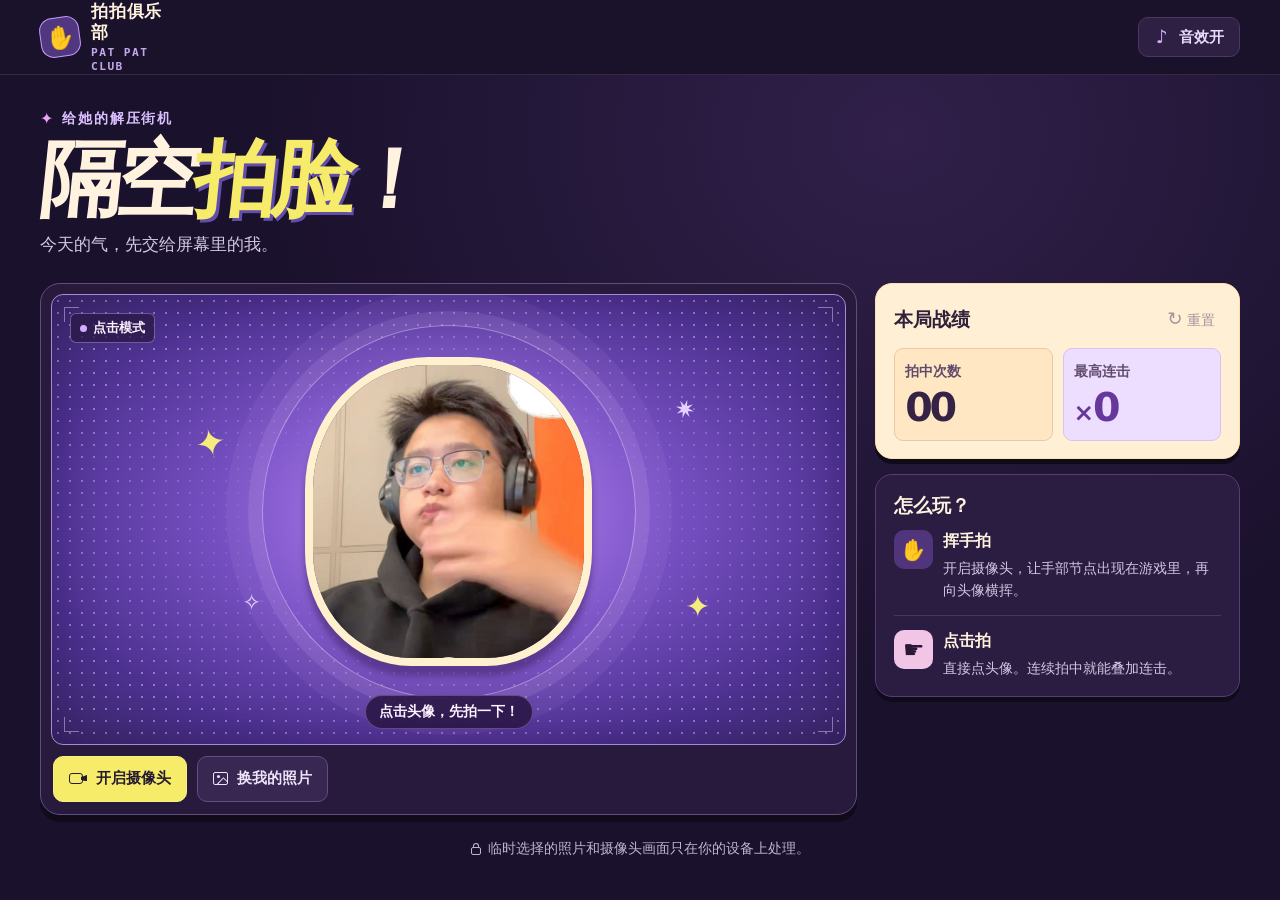
==== index.html @ 217a87e4 "Project hand landmarks into the game and detect portrait contact" ====
<!doctype html>
<html lang="zh-CN">
  <head>
    <meta charset="utf-8">
    <meta name="viewport" content="width=device-width, initial-scale=1">
    <meta name="theme-color" content="#1a112c">
    <meta name="description" content="给她的解压小游戏。开摄像头挥挥手，或者直接点击，拍到开心就好。">
    <title>隔空拍脸 · 拍拍俱乐部</title>
    <link rel="icon" href="data:,">
    <link rel="stylesheet" href="./assets/game.css">
    <script type="module" src="./assets/game.js"></script>
  </head>
  <body>
    <header class="topbar">
      <div class="wrap topbar-inner">
        <div class="brand">
          <span class="brand-mark" aria-hidden="true">✋</span>
          <div><strong>拍拍俱乐部</strong><small>PAT PAT CLUB</small></div>
        </div>
        <button class="button sound-button" type="button" id="sound" aria-label="游戏音效" aria-pressed="true">
          <span class="sound-note" aria-hidden="true">♪</span><span id="sound-label" aria-hidden="true">音效开</span>
        </button>
      </div>
    </header>

    <main class="wrap">
      <section class="intro" aria-labelledby="title">
        <div class="eyebrow"><span aria-hidden="true">✦</span> 给她的解压街机</div>
        <h1 id="title">隔空<span>拍脸</span>！</h1>
        <p>今天的气，先交给屏幕里的我。</p>
      </section>

      <div class="game-grid">
        <section class="cabinet" aria-label="游戏屏幕">
          <div class="stage" id="stage">
            <div class="star-field" aria-hidden="true"><b>✦</b><b>✷</b><b>✧</b><b>✦</b></div>
            <div class="stage-corners" aria-hidden="true"><i></i><i></i><i></i><i></i></div>
            <div class="stage-meta">
              <span class="mode-tag" id="mode">点击模式</span>
            </div>
            <div class="target-zone">
              <div class="target-orbit" aria-hidden="true"></div>
              <div class="target-pose" id="pose">
                <button class="target" id="target" type="button" aria-label="拍一下头像" aria-describedby="stage-hint">
                  <img src="./assets/avatar.jpg" id="face" alt="" width="1279" height="1279" draggable="false">
                </button>
              </div>
            </div>
            <video class="camera-source" id="camera-video" playsinline muted aria-hidden="true"></video>
            <canvas class="hand-overlay" id="hand-overlay" aria-hidden="true"></canvas>
            <div class="effects" id="effects" aria-hidden="true"></div>
            <div class="stage-hint" id="stage-hint">点击头像，先拍一下！</div>
          </div>
          <div class="controlbar">
            <button type="button" class="button camera-button" id="camera" aria-pressed="false">
              <span class="camera-icon" aria-hidden="true"></span><span id="camera-label">开启摄像头</span>
            </button>
            <div class="photo-controls">
              <button type="button" class="button photo-button" id="photo-button">
                <span class="photo-icon" aria-hidden="true"></span>换我的照片
              </button>
              <input type="file" id="photo-input" accept="image/*" hidden>
              <button type="button" class="undo-button" id="undo-photo" hidden>恢复默认头像</button>
            </div>
          </div>
          <p class="feedback" id="feedback" role="status" hidden></p>
        </section>

        <aside class="sidebar" aria-label="战绩和玩法">
          <section class="score-card">
            <div class="card-heading">
              <h2>本局战绩</h2>
              <button class="reset-button" id="reset" type="button" disabled><span aria-hidden="true">↻</span> 重置</button>
            </div>
            <div class="score-grid">
              <div><span class="metric">拍中次数</span><strong class="score" id="hits">00</strong></div>
              <div><span class="metric">最高连击</span><strong class="score score-combo"><span aria-hidden="true">×</span><span id="best">0</span></strong></div>
            </div>
          </section>
          <section class="help-card">
            <h2>怎么玩？</h2>
            <div class="rule">
              <span class="rule-icon rule-camera" aria-hidden="true">✋</span>
              <div><h3>挥手拍</h3><p>开启摄像头，让手部节点出现在游戏里，再向头像横挥。</p></div>
            </div>
            <div class="rule">
              <span class="rule-icon rule-touch" aria-hidden="true">☛</span>
              <div><h3>点击拍</h3><p>直接点头像。连续拍中就能叠加连击。</p></div>
            </div>
          </section>
        </aside>
      </div>
      <footer class="footer">
        <span class="lock-icon" aria-hidden="true"></span>临时选择的照片和摄像头画面只在你的设备上处理。
      </footer>
    </main>
  </body>
</html>
---- assets/game.css ----
:root {
  color-scheme: dark;
  --ink: #1b112c;
  --paper: #fff3df;
  --yellow: #f6ec6a;
  --muted: #c0b3d2;
  --line: #49385d;
  font-family: "Microsoft YaHei UI", "PingFang SC", "Noto Sans SC", system-ui, sans-serif;
  color: var(--paper);
  background: #1a112c;
}

*, *::before, *::after { box-sizing: border-box; }
body { margin: 0; min-width: 290px; min-height: 100vh; background: radial-gradient(ellipse at 70% 15%, #30204a 0, transparent 51%), #1a112c; }
button { color: inherit; font: inherit; cursor: pointer; }
button:disabled { cursor: default; }
button:focus-visible { outline: 3px solid #f5ee7d; outline-offset: 4px; }
[hidden] { display: none !important; }
.wrap { width: min(1200px, calc(100% - 80px)); margin-inline: auto; }
.topbar { background: #1a122a; border-bottom: 1px solid #ffffff1a; }
.topbar-inner { min-height: 74px; display: flex; align-items: center; justify-content: space-between; gap: 16px; }
.brand { display: flex; align-items: center; gap: 11px; }
.brand-mark { display: grid; place-items: center; flex: 0 0 40px; height: 40px; border: 1px solid #c89aff; border-radius: 13px; background: #513680; font-size: 22px; transform: rotate(-8deg); }
.brand strong, .brand small { display: block; }
.brand strong { font-size: 1.06rem; line-height: 1.25; letter-spacing: .045em; }
.brand small { margin-top: 3px; color: #c2a9eb; font: 800 .7rem/1.2 ui-monospace, Consolas, monospace; letter-spacing: .13em; }
.button { min-height: 46px; display: inline-flex; align-items: center; justify-content: center; gap: 9px; border: 1px solid transparent; border-radius: 10px; padding: 0 15px; font-size: .91rem; font-weight: 800; white-space: nowrap; transition: filter 140ms, background 140ms, transform 140ms; }
.button:hover { filter: brightness(1.13); }
.button:active { transform: translateY(2px); }
.sound-button { min-height: 40px; color: #e8dbff; background: #2d2042; border-color: #4a3864; }
.sound-note { width: 16px; display: inline-block; color: #d2aaff; font-size: 1.16rem; line-height: 1; }
.sound-button[aria-pressed="false"] .sound-note { text-decoration: line-through; }
.intro { padding: 34px 0 25px; }
.eyebrow { display: inline-flex; align-items: center; gap: 7px; color: #dbc0ff; font-size: .88rem; font-weight: 800; letter-spacing: .13em; }
.eyebrow span { color: #eba2fe; font-size: 1rem; }
h1, h2, h3, p { margin: 0; }
h1 { width: fit-content; margin: 8px 0 10px; font-size: clamp(3rem, 6.5vw, 5.2rem); line-height: 1.05; font-weight: 1000; letter-spacing: -.07em; transform: skewX(-6deg); }
h1 span { color: var(--yellow); text-shadow: 3px 3px 0 #624eaa; }
.intro p { color: #d5c9e2; font-size: 1.04rem; line-height: 1.5; }
.game-grid { display: grid; grid-template-columns: minmax(0, 2.24fr) minmax(255px, 1fr); gap: 18px; align-items: start; }
.cabinet { min-width: 0; padding: 10px; border: 1px solid #634d7d; border-radius: 20px; background: #271a3d; box-shadow: 0 7px 0 #100b1a; }
.stage { --stage-height: clamp(363px, 35.2vw, 485px); position: relative; isolation: isolate; height: var(--stage-height); overflow: hidden; border: 1px solid #a98ad1; border-radius: 12px; background: radial-gradient(ellipse at 50% 49%, #a775f1 0%, #7851c4 39%, #4d3190 75%, #392765 100%); touch-action: manipulation; }
.stage::before { content: ""; position: absolute; inset: 0; pointer-events: none; opacity: .47; background-image: radial-gradient(#e9caff 1px, transparent 1px); background-size: 12px 12px; mask-image: radial-gradient(ellipse at center, transparent 29%, black 73%); }
.stage::after { content: ""; position: absolute; z-index: 2; inset: 0; pointer-events: none; border-radius: inherit; box-shadow: inset 0 0 45px #1d083f58; }
.stage-meta { position: absolute; z-index: 5; top: 18px; left: 18px; }
.mode-tag { display: inline-flex; align-items: center; gap: 6px; min-height: 30px; padding: 4px 9px; border: 1px solid #c4a9f271; border-radius: 6px; color: #fff3ff; background: #291945bf; font-size: .82rem; font-weight: 800; }
.mode-tag::before { content: ""; width: 7px; height: 7px; border-radius: 50%; background: #d9abff; }
.stage.is-tracking .mode-tag::before { background: #f4ed67; box-shadow: 0 0 7px #f4ed67a0; }
.stage-corners { position: absolute; inset: 12px; opacity: .59; pointer-events: none; }
.stage-corners i { position: absolute; width: 15px; height: 15px; border: solid #e6c9ff; border-width: 0; }
.stage-corners i:nth-child(1) { top: 0; left: 0; border-top-width: 1px; border-left-width: 1px; }
.stage-corners i:nth-child(2) { top: 0; right: 0; border-top-width: 1px; border-right-width: 1px; }
.stage-corners i:nth-child(3) { bottom: 0; left: 0; border-bottom-width: 1px; border-left-width: 1px; }
.stage-corners i:nth-child(4) { bottom: 0; right: 0; border-bottom-width: 1px; border-right-width: 1px; }
.star-field { position: absolute; inset: 0; pointer-events: none; }
.star-field b { position: absolute; color: #e4d1ff; font-weight: 400; line-height: 1; }
.star-field b:nth-child(1) { top: 29%; left: 18%; color: #f6ec7d; font-size: 2.35rem; transform: rotate(-12deg); }
.star-field b:nth-child(2) { top: 23%; right: 19%; font-size: 1.55rem; transform: rotate(15deg); }
.star-field b:nth-child(3) { bottom: 29%; left: 24%; font-size: 1.4rem; }
.star-field b:nth-child(4) { bottom: 27%; right: 17%; color: #f6ec7d; font-size: 1.9rem; }
.target-zone { position: absolute; inset: 0; display: grid; place-items: center; padding-bottom: 16px; pointer-events: none; }
.target-orbit, .target-pose { grid-area: 1 / 1; }
.target-orbit { width: min(55%, calc(var(--stage-height) * .83)); aspect-ratio: 1; border: 1px solid #ebd4ff77; border-radius: 50%; box-shadow: 0 0 0 14px #eed8ff1a, 0 0 0 36px #eed8ff0d; background: radial-gradient(circle, #f3d4ff44 0, #d3a2ff18 67%); }
.target-pose { position: relative; z-index: 1; width: min(63%, calc(var(--stage-height) * .73)); transform-origin: center 65%; pointer-events: auto; will-change: transform; }
.target { display: block; width: 100%; aspect-ratio: 1; padding: 0; border: 0; border-radius: 35%; background: transparent; touch-action: manipulation; transition: transform 160ms; -webkit-tap-highlight-color: transparent; }
.target:hover { transform: scale(1.025); }
.target:active { transform: scale(.98); }
.target img { display: block; width: 87%; height: 94%; margin: auto; object-fit: cover; pointer-events: none; user-select: none; border: clamp(4px, .65vw, 8px) solid #fff0ce; border-radius: 43% 43% 37% 37%; background: #553f7d; box-shadow: 0 10px 6px #35195672; }
.stage-hint { position: absolute; z-index: 5; bottom: 15px; left: 50%; translate: -50%; max-width: calc(100% - 24px); padding: 7px 13px; border: 1px solid #d2acff52; border-radius: 99px; color: #fff1ff; background: #2b1848e8; font-size: .875rem; font-weight: 750; text-align: center; pointer-events: none; }
.camera-source { position: absolute; top: 0; left: 0; width: 1px; height: 1px; opacity: 0; pointer-events: none; }
.hand-overlay { position: absolute; z-index: 3; inset: 0; width: 100%; height: 100%; pointer-events: none; }
.effects { position: absolute; z-index: 4; inset: 0; overflow: hidden; pointer-events: none; }
.impact { position: absolute; display: grid; place-items: center; width: clamp(106px, 21%, 160px); aspect-ratio: 1.22; transform-origin: center; font-weight: 1000; }
.impact::before { content: ""; position: absolute; inset: 0; clip-path: polygon(50% 11%, 63% 1%, 67% 20%, 86% 8%, 85% 29%, 100% 32%, 90% 48%, 100% 64%, 83% 66%, 88% 91%, 69% 79%, 63% 99%, 49% 83%, 34% 98%, 30% 80%, 10% 91%, 19% 72%, 0 68%, 11% 49%, 0 34%, 20% 32%, 15% 12%, 34% 23%, 38% 0); background: #faed72; }
.impact-text { position: relative; transform: rotate(-8deg); color: #26173b; font-size: clamp(1.4rem, 4.8vw, 2.8rem); line-height: 1; text-shadow: 2px 2px #fff7b5; }
.impact-combo { position: absolute; right: -8px; bottom: 4px; padding: 4px 7px; border: 2px solid #2d1841; border-radius: 6px; background: #f4a5d6; color: #281338; transform: rotate(10deg); font-size: 1rem; line-height: 1; }
.particle { position: absolute; color: #faef83; font-size: 1.4rem; line-height: 1; text-shadow: 1px 2px #563886; }
.controlbar { display: flex; align-items: flex-start; gap: 10px; padding: 11px 2px 2px; }
.camera-button { flex: 0 0 auto; color: #251b30; background: var(--yellow); border-color: #f8f082; }
.camera-button[aria-pressed="true"] { color: #f6ef8a; background: #3f3158; border-color: #c2ae69; }
.camera-icon { width: 14px; height: 11px; margin-right: 4px; position: relative; border: 1.7px solid currentColor; border-radius: 3px; }
.camera-icon::after { content: ""; position: absolute; top: 1px; left: 11px; width: 6px; height: 6px; border: 1.5px solid currentColor; clip-path: polygon(0 27%, 100% 0, 100% 100%, 0 73%); background: currentColor; }
.photo-controls { display: flex; align-items: center; flex-wrap: wrap; gap: 4px 10px; min-width: 0; }
.photo-button { color: #ede3fa; background: #382751; border-color: #654c85; }
.photo-icon { position: relative; width: 15px; height: 13px; border: 1.5px solid currentColor; border-radius: 2px; overflow: hidden; }
.photo-icon::before { content: ""; position: absolute; width: 3px; height: 3px; top: 2px; left: 3px; border-radius: 50%; background: currentColor; }
.photo-icon::after { content: ""; position: absolute; width: 9px; height: 9px; left: 5px; top: 6px; transform: rotate(-45deg); border: 1.5px solid currentColor; }
.undo-button, .reset-button { min-height: 36px; border: 0; padding: 0 4px; background: transparent; font-size: .875rem; text-decoration: underline; text-underline-offset: 3px; }
.undo-button { color: #e2cbf9; }
.feedback { padding: 9px 4px 1px; color: #f0d4fa; font-size: .9rem; line-height: 1.45; }
.sidebar { display: grid; gap: 15px; }
.score-card, .help-card { border: 1px solid; border-radius: 17px; padding: 17px 18px; }
.score-card { color: #30203a; background: #fff0d5; border-color: #ffdfae; box-shadow: 0 5px 0 #100b1a; }
.card-heading { display: flex; align-items: center; justify-content: space-between; gap: 6px; }
h2 { font-size: 1.18rem; font-weight: 900; line-height: 1.4; }
.reset-button { padding-inline: 6px; color: #5d4769; text-decoration: none; }
.reset-button span { font-size: 1.15rem; vertical-align: -.02em; }
.reset-button:hover:not(:disabled) { text-decoration: underline; }
.reset-button:disabled { opacity: .54; }
.reset-button:focus-visible { outline-color: #674097; }
.score-grid { display: grid; grid-template-columns: 1fr 1fr; gap: 10px; margin-top: 11px; }
.score-grid > div { min-width: 0; padding: 12px 10px 10px; background: #ffe7c4; border: 1px solid #e9c9a5; border-radius: 9px; }
.score-grid > div:nth-child(2) { background: #eddeff; border-color: #d8c3ee; }
.metric { color: #614b6b; font-size: .86rem; font-weight: 800; }
.score { display: block; color: #352345; font: 900 clamp(1.65rem, 3.1vw, 2.8rem)/1.12 "Arial Black", system-ui, sans-serif; letter-spacing: -.08em; margin-top: 4px; overflow-wrap: anywhere; }
.score-combo { color: #67389b; }
.score-combo > span:first-child { margin-right: 2px; font-size: .62em; }
.help-card { background: #2a1d41; border-color: #563d75; box-shadow: 0 5px 0 #100b1a; }
.help-card h2 { margin-bottom: 12px; }
.rule { display: grid; grid-template-columns: 39px minmax(0, 1fr); gap: 10px; align-items: start; }
.rule + .rule { margin-top: 14px; padding-top: 14px; border-top: 1px solid #ffffff20; }
.rule-icon { display: grid; place-items: center; width: 39px; height: 39px; border-radius: 10px; font-size: 1.25rem; line-height: 1; }
.rule-camera { background: #51357c; }
.rule-touch { color: #2c173b; background: #f0c5e6; font-size: 1.5rem; }
.rule h3 { font-size: 1rem; line-height: 1.4; }
.rule p { margin-top: 4px; color: #d4c6e4; font-size: .9rem; line-height: 1.55; }
.footer { display: flex; align-items: center; justify-content: center; gap: 7px; margin: 25px 0 20px; color: var(--muted); font-size: .85rem; text-align: center; }
.lock-icon { position: relative; flex: 0 0 10px; height: 8px; margin-top: 4px; border-radius: 2px; border: 1px solid currentColor; }
.lock-icon::before { position: absolute; content: ""; width: 6px; height: 5px; left: 1px; top: -5px; border: 1px solid currentColor; border-bottom: 0; border-radius: 4px 4px 0 0; }

@media (max-width: 850px) {
  .wrap { width: calc(100% - 40px); }
  .game-grid { gap: 13px; grid-template-columns: minmax(0, 1.8fr) minmax(225px, 1fr); }
  .score-card, .help-card { padding-inline: 12px; }
}

@media (max-width: 665px) {
  .wrap { width: calc(100% - 28px); }
  .topbar-inner { min-height: 61px; }
  .brand-mark { flex-basis: 34px; height: 34px; font-size: 19px; }
  .intro { padding: 24px 0 19px; }
  h1 { margin-block: 6px 8px; }
  .game-grid { grid-template-columns: minmax(0, 1fr); gap: 15px; }
  .cabinet { padding: 7px; border-radius: 15px; }
  .stage { --stage-height: clamp(279px, 79vw, 440px); border-radius: 9px; }
  .target-pose { width: min(62%, calc(var(--stage-height) * .73)); }
  .target-orbit { width: min(57%, calc(var(--stage-height) * .76)); }
  .stage-meta { top: 11px; left: 11px; }
  .stage-corners { inset: 7px; }
  .star-field b:nth-child(1) { left: 12%; font-size: 1.7rem; }
  .star-field b:nth-child(2) { right: 12%; }
  .star-field b:nth-child(3) { left: 14%; }
  .star-field b:nth-child(4) { right: 12%; }
  .controlbar { padding-top: 8px; gap: 7px; }
  .controlbar .button { min-height: 44px; padding-inline: 10px; }
  .sidebar { gap: 12px; }
  .score-card, .help-card { padding: 12px 14px; }
  .score-grid { margin-top: 5px; }
  .score { font-size: 2.1rem; }
}

@media (prefers-reduced-motion: reduce) {
  *, *::before, *::after { transition: none !important; }
}
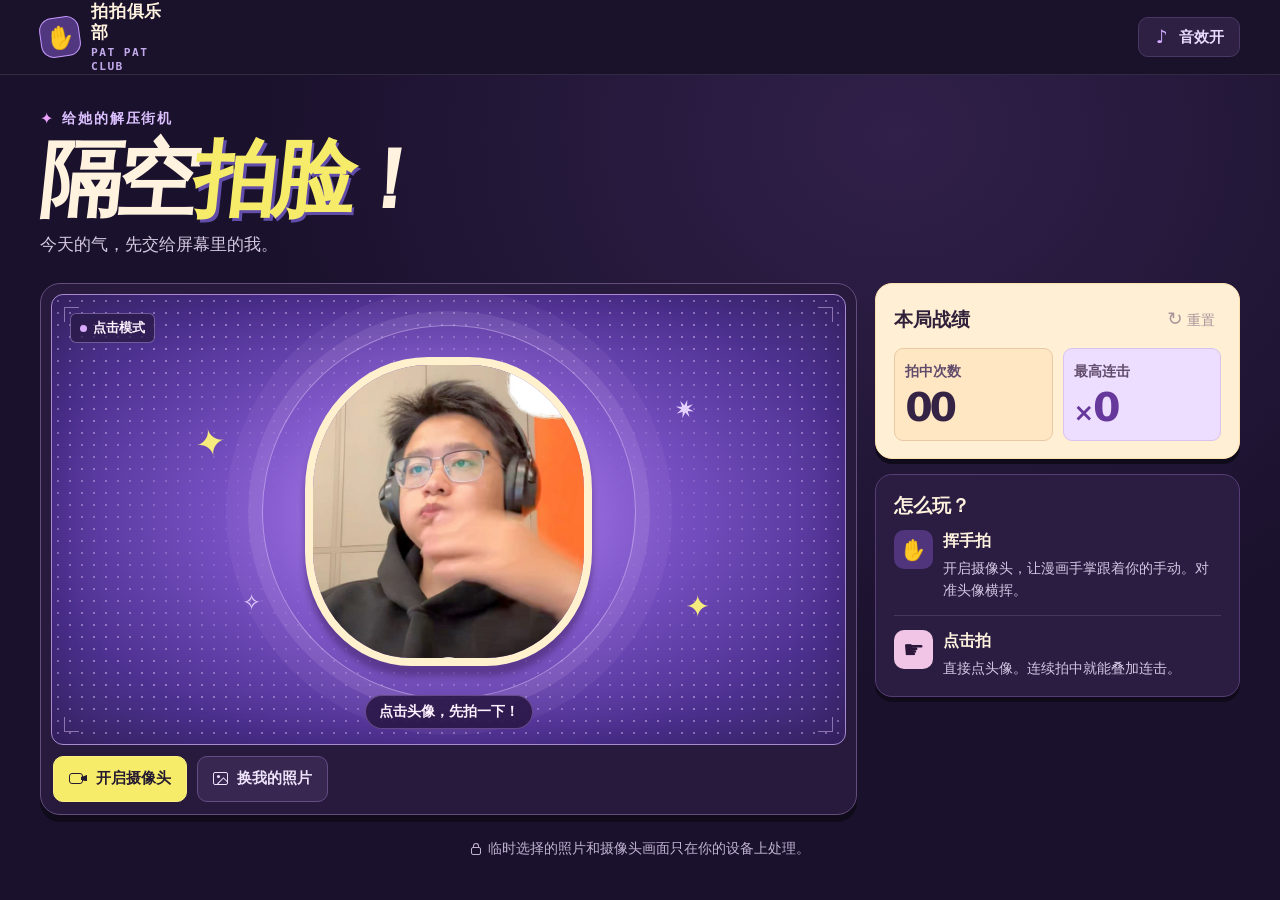
==== commit 44a6a52a: "Render a shaded hand shape that follows the tracked fingers" ====
--- a/index.html
+++ b/index.html
@@ -81,7 +81,7 @@
             <h2>怎么玩？</h2>
             <div class="rule">
               <span class="rule-icon rule-camera" aria-hidden="true">✋</span>
-              <div><h3>挥手拍</h3><p>开启摄像头，让手部节点出现在游戏里，再向头像横挥。</p></div>
+              <div><h3>挥手拍</h3><p>开启摄像头，让漫画手掌跟着你的手动。对准头像横挥。</p></div>
             </div>
             <div class="rule">
               <span class="rule-icon rule-touch" aria-hidden="true">☛</span>
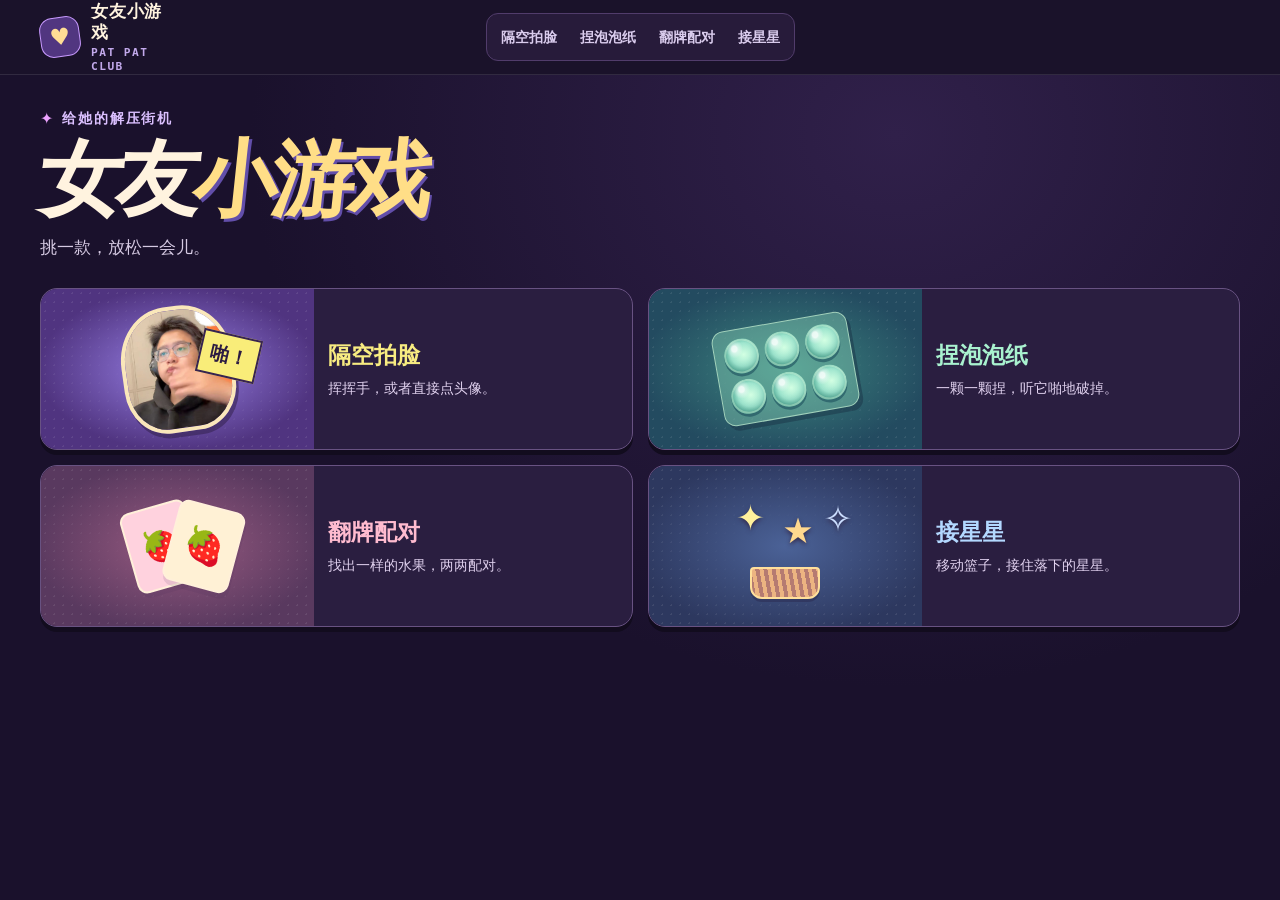
==== commit a906af6f: "Create the girlfriend mini-game arcade with three new games" ====
--- a/index.html
+++ b/index.html
@@ -4,95 +4,56 @@
     <meta charset="utf-8">
     <meta name="viewport" content="width=device-width, initial-scale=1">
     <meta name="theme-color" content="#1a112c">
-    <meta name="description" content="给她的解压小游戏。开摄像头挥挥手，或者直接点击，拍到开心就好。">
-    <title>隔空拍脸 · 拍拍俱乐部</title>
+    <meta name="description" content="手机即开的解压游戏合集。隔空拍脸、捏泡泡纸、翻牌配对和接星星。">
+    <title>女友小游戏</title>
     <link rel="icon" href="data:,">
     <link rel="stylesheet" href="./assets/game.css">
-    <script type="module" src="./assets/game.js"></script>
+    <link rel="stylesheet" href="./assets/arcade.css">
   </head>
-  <body>
+  <body class="arcade-home">
     <header class="topbar">
       <div class="wrap topbar-inner">
-        <div class="brand">
-          <span class="brand-mark" aria-hidden="true">✋</span>
-          <div><strong>拍拍俱乐部</strong><small>PAT PAT CLUB</small></div>
-        </div>
-        <button class="button sound-button" type="button" id="sound" aria-label="游戏音效" aria-pressed="true">
-          <span class="sound-note" aria-hidden="true">♪</span><span id="sound-label" aria-hidden="true">音效开</span>
-        </button>
+        <a class="brand" href="./" aria-label="女友小游戏首页" aria-current="page">
+          <span class="brand-mark" aria-hidden="true">♥</span>
+          <span><strong>女友小游戏</strong><small>PAT PAT CLUB</small></span>
+        </a>
+        <nav class="game-nav" aria-label="切换游戏">
+          <a href="./slap.html">隔空拍脸</a>
+          <a href="./bubble-wrap.html">捏泡泡纸</a>
+          <a href="./memory.html">翻牌配对</a>
+          <a href="./catch-stars.html">接星星</a>
+        </nav>
       </div>
     </header>
-
     <main class="wrap">
-      <section class="intro" aria-labelledby="title">
+      <section class="intro arcade-intro" aria-labelledby="title">
         <div class="eyebrow"><span aria-hidden="true">✦</span> 给她的解压街机</div>
-        <h1 id="title">隔空<span>拍脸</span>！</h1>
-        <p>今天的气，先交给屏幕里的我。</p>
+        <h1 id="title">女友<span>小游戏</span></h1>
+        <p>挑一款，放松一会儿。</p>
       </section>
-
-      <div class="game-grid">
-        <section class="cabinet" aria-label="游戏屏幕">
-          <div class="stage" id="stage">
-            <div class="star-field" aria-hidden="true"><b>✦</b><b>✷</b><b>✧</b><b>✦</b></div>
-            <div class="stage-corners" aria-hidden="true"><i></i><i></i><i></i><i></i></div>
-            <div class="stage-meta">
-              <span class="mode-tag" id="mode">点击模式</span>
-            </div>
-            <div class="target-zone">
-              <div class="target-orbit" aria-hidden="true"></div>
-              <div class="target-pose" id="pose">
-                <button class="target" id="target" type="button" aria-label="拍一下头像" aria-describedby="stage-hint">
-                  <img src="./assets/avatar.jpg" id="face" alt="" width="1279" height="1279" draggable="false">
-                </button>
-              </div>
-            </div>
-            <video class="camera-source" id="camera-video" playsinline muted aria-hidden="true"></video>
-            <canvas class="hand-overlay" id="hand-overlay" aria-hidden="true"></canvas>
-            <div class="effects" id="effects" aria-hidden="true"></div>
-            <div class="stage-hint" id="stage-hint">点击头像，先拍一下！</div>
+      <div class="game-collection">
+        <a class="game-card slap-card" href="./slap.html">
+          <div class="game-card-art slap-art" aria-hidden="true">
+            <img src="./assets/avatar.jpg" alt="" width="1279" height="1279">
+            <span class="art-impact">啪！</span>
           </div>
-          <div class="controlbar">
-            <button type="button" class="button camera-button" id="camera" aria-pressed="false">
-              <span class="camera-icon" aria-hidden="true"></span><span id="camera-label">开启摄像头</span>
-            </button>
-            <div class="photo-controls">
-              <button type="button" class="button photo-button" id="photo-button">
-                <span class="photo-icon" aria-hidden="true"></span>换我的照片
-              </button>
-              <input type="file" id="photo-input" accept="image/*" hidden>
-              <button type="button" class="undo-button" id="undo-photo" hidden>恢复默认头像</button>
-            </div>
+          <div class="game-card-copy"><h2>隔空拍脸</h2><p>挥挥手，或者直接点头像。</p></div>
+        </a>
+        <a class="game-card bubble-card" href="./bubble-wrap.html">
+          <div class="game-card-art bubble-art" aria-hidden="true">
+            <div class="mini-sheet"><i></i><i></i><i></i><i></i><i></i><i></i></div>
           </div>
-          <p class="feedback" id="feedback" role="status" hidden></p>
-        </section>
-
-        <aside class="sidebar" aria-label="战绩和玩法">
-          <section class="score-card">
-            <div class="card-heading">
-              <h2>本局战绩</h2>
-              <button class="reset-button" id="reset" type="button" disabled><span aria-hidden="true">↻</span> 重置</button>
-            </div>
-            <div class="score-grid">
-              <div><span class="metric">拍中次数</span><strong class="score" id="hits">00</strong></div>
-              <div><span class="metric">最高连击</span><strong class="score score-combo"><span aria-hidden="true">×</span><span id="best">0</span></strong></div>
-            </div>
-          </section>
-          <section class="help-card">
-            <h2>怎么玩？</h2>
-            <div class="rule">
-              <span class="rule-icon rule-camera" aria-hidden="true">✋</span>
-              <div><h3>挥手拍</h3><p>开启摄像头，让漫画手掌跟着你的手动。对准头像横挥。</p></div>
-            </div>
-            <div class="rule">
-              <span class="rule-icon rule-touch" aria-hidden="true">☛</span>
-              <div><h3>点击拍</h3><p>直接点头像。连续拍中就能叠加连击。</p></div>
-            </div>
-          </section>
-        </aside>
+          <div class="game-card-copy"><h2>捏泡泡纸</h2><p>一颗一颗捏，听它啪地破掉。</p></div>
+        </a>
+        <a class="game-card memory-card" href="./memory.html">
+          <div class="game-card-art memory-art" aria-hidden="true"><span>🍓</span><span>🍓</span></div>
+          <div class="game-card-copy"><h2>翻牌配对</h2><p>找出一样的水果，两两配对。</p></div>
+        </a>
+        <a class="game-card stars-card" href="./catch-stars.html">
+          <div class="game-card-art stars-art" aria-hidden="true"><span>✦</span><span>★</span><span>✧</span><i></i></div>
+          <div class="game-card-copy"><h2>接星星</h2><p>移动篮子，接住落下的星星。</p></div>
+        </a>
       </div>
-      <footer class="footer">
-        <span class="lock-icon" aria-hidden="true"></span>临时选择的照片和摄像头画面只在你的设备上处理。
-      </footer>
     </main>
   </body>
 </html>
--- a/assets/game.css
+++ b/assets/game.css
@@ -18,16 +18,21 @@
 [hidden] { display: none !important; }
 .wrap { width: min(1200px, calc(100% - 80px)); margin-inline: auto; }
 .topbar { background: #1a122a; border-bottom: 1px solid #ffffff1a; }
-.topbar-inner { min-height: 74px; display: flex; align-items: center; justify-content: space-between; gap: 16px; }
-.brand { display: flex; align-items: center; gap: 11px; }
-.brand-mark { display: grid; place-items: center; flex: 0 0 40px; height: 40px; border: 1px solid #c89aff; border-radius: 13px; background: #513680; font-size: 22px; transform: rotate(-8deg); }
+.topbar-inner { min-height: 74px; display: grid; grid-template-columns: minmax(0, 1fr) auto minmax(0, 1fr); align-items: center; gap: 13px; }
+.brand { display: flex; width: fit-content; align-items: center; gap: 11px; color: inherit; text-decoration: none; }
+.brand-mark { display: grid; place-items: center; flex: 0 0 40px; height: 40px; border: 1px solid #c89aff; border-radius: 13px; color: #ffdd95; background: #513680; font-size: 23px; transform: rotate(-8deg); }
 .brand strong, .brand small { display: block; }
 .brand strong { font-size: 1.06rem; line-height: 1.25; letter-spacing: .045em; }
 .brand small { margin-top: 3px; color: #c2a9eb; font: 800 .7rem/1.2 ui-monospace, Consolas, monospace; letter-spacing: .13em; }
+.game-nav { display: flex; align-items: center; gap: 3px; padding: 4px; border: 1px solid #513c6b; border-radius: 12px; background: #271b3a; }
+.game-nav a { display: grid; min-height: 38px; place-items: center; padding: 0 10px; border-radius: 8px; color: #dacced; font-size: .88rem; font-weight: 780; text-decoration: none; white-space: nowrap; }
+.game-nav a:hover { color: #fff3df; background: #423054; }
+.game-nav a[aria-current="page"] { color: #21172c; background: var(--game-accent, var(--yellow)); }
+.brand:focus-visible, .game-nav a:focus-visible { outline: 2px solid var(--yellow); outline-offset: 3px; }
 .button { min-height: 46px; display: inline-flex; align-items: center; justify-content: center; gap: 9px; border: 1px solid transparent; border-radius: 10px; padding: 0 15px; font-size: .91rem; font-weight: 800; white-space: nowrap; transition: filter 140ms, background 140ms, transform 140ms; }
 .button:hover { filter: brightness(1.13); }
 .button:active { transform: translateY(2px); }
-.sound-button { min-height: 40px; color: #e8dbff; background: #2d2042; border-color: #4a3864; }
+.sound-button { min-height: 40px; justify-self: end; color: #e8dbff; background: #2d2042; border-color: #4a3864; }
 .sound-note { width: 16px; display: inline-block; color: #d2aaff; font-size: 1.16rem; line-height: 1; }
 .sound-button[aria-pressed="false"] .sound-note { text-decoration: line-through; }
 .intro { padding: 34px 0 25px; }
@@ -126,7 +131,10 @@
 
 @media (max-width: 665px) {
   .wrap { width: calc(100% - 28px); }
-  .topbar-inner { min-height: 61px; }
+  .topbar-inner { min-height: 61px; grid-template-columns: minmax(0, 1fr) auto; gap: 9px 10px; padding-block: 10px 8px; }
+  .game-nav { grid-area: 2 / 1 / 3 / -1; display: grid; grid-template-columns: repeat(4, minmax(0, 1fr)); }
+  .game-nav a { padding-inline: 2px; }
+  .sound-button { grid-area: 1 / 2; }
   .brand-mark { flex-basis: 34px; height: 34px; font-size: 19px; }
   .intro { padding: 24px 0 19px; }
   h1 { margin-block: 6px 8px; }
--- a/assets/arcade.css
+++ b/assets/arcade.css
@@ -0,0 +1,123 @@
+.arcade-home { --game-accent: #ffde87; }
+.bubble-page { --game-accent: #a9f2cf; --game-shadow: #316c66; }
+.memory-page { --game-accent: #ffbbcf; --game-shadow: #965176; }
+.catch-page { --game-accent: #b3d8ff; --game-shadow: #5069a5; }
+.arcade-home h1 span, .arcade-game h1 span { color: var(--game-accent); }
+.arcade-home h1 { margin-bottom: 13px; }
+.arcade-intro { padding-bottom: 27px; }
+.arcade-game { padding-bottom: 34px; }
+
+.game-collection { display: grid; grid-template-columns: repeat(2, minmax(0, 1fr)); gap: 15px; padding-bottom: 35px; }
+.game-card {
+  --card-accent: #f8ec81;
+  display: grid; grid-template-columns: minmax(0, .86fr) minmax(0, 1fr); align-items: stretch;
+  min-height: 162px; overflow: hidden; border: 1px solid #685282; border-radius: 17px;
+  color: var(--paper); background: #2a1e40; box-shadow: 0 5px 0 #120c1e; text-decoration: none;
+  transition: transform 140ms, border-color 140ms;
+}
+.game-card:hover { transform: translateY(-3px); border-color: var(--card-accent); }
+.game-card:focus-visible { outline: 3px solid var(--card-accent); outline-offset: 4px; }
+.game-card-art { position: relative; isolation: isolate; display: grid; place-items: center; min-height: 108px; overflow: hidden; }
+.game-card-art::before { content: ""; position: absolute; z-index: -1; inset: 0; opacity: .33; background: radial-gradient(#fff4 1px, transparent 1px) 0 0 / 9px 9px; mask-image: radial-gradient(ellipse at center, transparent 20%, #000 80%); }
+.slap-art { background: radial-gradient(ellipse, #9880e6, #503480 72%); }
+.slap-art img { width: clamp(64px, 10vw, 112px); height: auto; aspect-ratio: .89; object-fit: cover; border: 4px solid #fae7ba; border-radius: 44% 44% 37% 37%; transform: rotate(-8deg); box-shadow: 2px 5px 0 #32214d8a; }
+.art-impact { position: absolute; left: 58%; top: 28%; padding: 7px 9px; color: #2c1b42; background: #f9ed79; border: 2px solid #382450; transform: rotate(13deg); font-size: clamp(.85rem, 1.8vw, 1.18rem); font-weight: 950; }
+.bubble-card { --card-accent: #a9f2cf; }
+.bubble-art { background: radial-gradient(ellipse, #3c847f, #234b60 75%); }
+.mini-sheet { display: grid; grid-template-columns: repeat(3, clamp(17px, 3vw, 35px)); gap: 6px; padding: 9px; border: 1px solid #d3fbda9c; border-radius: 12px; background: #abfad04d; transform: rotate(-10deg); box-shadow: 3px 5px 0 #182d416f; }
+.mini-sheet i { aspect-ratio: 1; border-radius: 50%; }
+.memory-card { --card-accent: #ffbbcf; }
+.memory-art { background: radial-gradient(ellipse, #975a80, #59395f 75%); }
+.memory-art span { display: grid; place-items: center; width: clamp(42px, 6vw, 68px); aspect-ratio: .82; border: 2px solid #fff0da; border-radius: 10px; background: #ffd2de; box-shadow: 2px 5px 0 #432c501f; font-size: clamp(1.1rem, 3vw, 2.1rem); transform: translateX(-24%) rotate(-16deg); }
+.memory-art span + span { position: absolute; transform: translateX(38%) rotate(15deg); background: #fff1d5; }
+.stars-card { --card-accent: #b3d8ff; }
+.stars-art { background: radial-gradient(ellipse, #4b6297, #2d385f 78%); }
+.stars-art span { position: absolute; top: 19%; left: 32%; color: #fff19c; font-size: clamp(.92rem, 3vw, 2.2rem); text-shadow: 0 2px 4px #34294a; }
+.stars-art span:nth-child(2) { left: 49%; top: 27%; color: #ffd88e; }
+.stars-art span:nth-child(3) { left: 64%; top: 20%; color: #cbdeff; }
+.stars-art i { width: clamp(36px, 7vw, 70px); height: clamp(15px, 3vw, 32px); margin-top: 27%; border: 2px solid #ffdf9b; border-radius: 4px 4px 12px 12px; background: repeating-linear-gradient(80deg, #b57b71 0 4px, #ecb481 4px 8px); box-shadow: 0 3px 0 #2724486b; }
+.game-card-copy { align-self: center; padding: 14px; }
+.game-card-copy h2 { color: var(--card-accent); font-size: clamp(1.05rem, 2.2vw, 1.45rem); }
+.game-card-copy p { margin-top: 5px; color: #e0d1ee; font-size: .9rem; line-height: 1.55; }
+
+.arcade-screen { position: relative; isolation: isolate; display: grid; place-items: center; min-height: 428px; overflow: hidden; padding: 21px; border: 1px solid var(--game-shadow); border-radius: 12px; }
+.arcade-screen::before { content: ""; position: absolute; z-index: -1; inset: 0; pointer-events: none; background: radial-gradient(#ffffff40 1px, transparent 1px) 0 0 / 12px 12px; mask-image: radial-gradient(ellipse, transparent 32%, #000 90%); opacity: .65; }
+.activity-score { background: #fff0db; }
+.activity-count { margin-top: 10px; color: #665470; font-size: .95rem; font-weight: 850; }
+.activity-count strong { color: #30203a; font: 900 clamp(2.45rem, 4.4vw, 4rem)/1 "Arial Black", system-ui, sans-serif; letter-spacing: -.085em; }
+.activity-score progress { display: block; width: 100%; height: 11px; margin-top: 12px; border: 0; border-radius: 99px; appearance: none; background: #e4d4cf; }
+.activity-score progress::-webkit-progress-bar { border-radius: 99px; background: #e4d4cf; }
+.activity-score progress::-webkit-progress-value { border-radius: 99px; background: var(--game-shadow); }
+.activity-score progress::-moz-progress-bar { border-radius: 99px; background: var(--game-shadow); }
+.activity-status:not(:empty) { margin-top: 10px; color: #543e62; font-size: .9rem; line-height: 1.45; }
+.activity-button { color: #22182d; background: var(--game-accent); border-color: #ffffff77; }
+.activity-score .activity-button { width: 100%; margin-top: 15px; border-color: var(--game-shadow); }
+.activity-button:disabled { opacity: .54; filter: none; transform: none; }
+.activity-button:focus-visible { outline-color: var(--game-shadow); }
+.sr-only { position: absolute; width: 1px; height: 1px; overflow: hidden; clip-path: inset(50%); white-space: nowrap; }
+
+.bubble-screen { background: radial-gradient(ellipse at center, #3b8884, #25545f 65%, #223e54); }
+.bubble-sheet { display: grid; width: min(100%, 426px); grid-template-columns: repeat(6, minmax(0, 1fr)); gap: clamp(5px, 1.1vw, 11px); padding: clamp(9px, 2vw, 17px); border: 1px solid #cff9de9c; border-radius: 18px; background: repeating-linear-gradient(120deg, #b1ffda2e 0 9px, #d9fff130 9px 10px, #9bedc53b 10px 25px); box-shadow: 0 12px 0 #142c4770, inset 0 0 24px #d2ffda32; }
+.bubble, .mini-sheet i {
+  background:
+    radial-gradient(ellipse at 33% 27%, #fffc 0 8%, #fff7 12%, transparent 26%),
+    radial-gradient(ellipse at 57% 47%, #d3ffe3 0%, #9ee5ce 45%, #63bba5 68%, #3e8f8d 100%);
+  box-shadow: inset 0 0 0 2px #e5ffe157, inset 0 -4px 7px #2a696055, 0 3px 0 #215662aa;
+}
+.bubble { position: relative; min-width: 0; width: 100%; aspect-ratio: 1; padding: 0; border: 1px solid #cbf9da; border-radius: 50%; touch-action: manipulation; -webkit-tap-highlight-color: transparent; }
+.bubble:not(.is-popped):active { transform: scale(.91); }
+@media (hover: hover) { .bubble:not(.is-popped):hover { filter: brightness(1.12); } }
+.bubble.is-popped {
+  cursor: default; transform: scale(.94); border-color: #98d1bc8a;
+  background: radial-gradient(ellipse at 53% 56%, #315c5f80, transparent 61%), conic-gradient(from 21deg, #a4dac276, #5baba27a 11%, #a0d5bd83 18%, #5a97a88f 29%, #bde8c87f 37%, #69aead9c 51%, #a4dac28c 69%, #4c8a9a99 82%, #a4dac276);
+  box-shadow: inset 0 2px 7px #122e4864, inset 0 -2px 2px #d0f6d15c; animation: bubble-snap 215ms ease-out;
+}
+.bubble.is-popped::after { content: ""; position: absolute; inset: -6px; border: 2px solid #d7ffde; border-radius: 50%; opacity: 0; pointer-events: none; animation: bubble-ring 215ms ease-out; }
+@keyframes bubble-snap { 0% { transform: scale(1); } 25% { transform: scale(.76); } 62% { transform: scale(1.03); } 100% { transform: scale(.94); } }
+@keyframes bubble-ring { from { transform: scale(.70); opacity: .95; } to { transform: scale(1.26); opacity: 0; } }
+
+.memory-screen { background: radial-gradient(ellipse, #925a7e, #624369 66%, #472e57); }
+.memory-board { display: grid; width: min(100%, 435px); grid-template-columns: repeat(4, minmax(0, 1fr)); gap: clamp(8px, 1.35vw, 15px); }
+.fruit-card { display: grid; place-items: center; width: 100%; aspect-ratio: .94; padding: 2px; border: 1px solid #f7bada; border-radius: 12px; color: #ffdf97; background: repeating-linear-gradient(135deg, #754b82 0 7px, #7c5389 7px 14px); box-shadow: 0 5px 0 #3e2853; font-size: clamp(1.55rem, 4.8vw, 2.85rem); line-height: 1; touch-action: manipulation; -webkit-tap-highlight-color: transparent; }
+.fruit-card.is-face-up { border-color: #fff1de; background: #ffe8d7; box-shadow: 0 3px 0 #5c385b; animation: fruit-reveal 170ms ease-out; }
+.fruit-card.is-matched { cursor: default; border-color: #c9edc3; background: #d6ebc6; }
+@keyframes fruit-reveal { from { transform: scaleX(.76); } to { transform: scaleX(1); } }
+
+.catch-screen { --lane: 2; display: block; height: clamp(394px, 40vw, 495px); padding: 0; touch-action: pan-y; background: radial-gradient(ellipse at 41% 18%, #4d6298, #2b355f 62%, #25294d); }
+.catch-screen.is-playing { touch-action: none; }
+.catch-screen:focus-visible { outline: 3px solid var(--game-accent); outline-offset: -4px; }
+.catch-lanes { position: absolute; inset: 11px 10px 65px; display: grid; grid-template-columns: repeat(5, minmax(0, 1fr)); pointer-events: none; }
+.catch-lanes i + i { border-left: 1px dashed #d7e8ff2f; }
+.falling-stars { position: absolute; inset: 0; pointer-events: none; }
+.falling-star {
+  position: absolute; top: 0; left: calc((var(--lane) + .5) * 20%); translate: -50% 0;
+  width: clamp(30px, 6vw, 49px); aspect-ratio: 1; background: linear-gradient(145deg, #fff7b7 30%, #f7ba62 72%);
+  clip-path: polygon(50% 1%, 64% 32%, 99% 36%, 73% 61%, 80% 98%, 50% 80%, 20% 98%, 27% 61%, 1% 36%, 36% 32%);
+}
+.catch-basket {
+  position: absolute; left: calc((var(--lane) + .5) * 20%); bottom: 19px; width: clamp(45px, 10%, 78px); height: 27px;
+  z-index: 1; translate: -50% 0; border: 2px solid #ffdf9b; border-radius: 4px 4px 12px 12px;
+  background: repeating-linear-gradient(77deg, #bf8170 0 5px, #e7b27f 5px 10px); box-shadow: 0 4px 0 #222745ab;
+  pointer-events: none; transition: left 75ms ease-out;
+}
+.catch-basket::before { content: ""; position: absolute; left: 20%; right: 20%; height: 20px; bottom: 100%; border: 3px solid #ffda98; border-bottom: 0; border-radius: 30px 30px 0 0; }
+.catch-spark { position: absolute; z-index: 2; left: calc((var(--lane) + .5) * 20%); bottom: 46px; translate: -50%; color: #fff0a4; font-size: 1.7rem; font-weight: 900; pointer-events: none; animation: sparkle 360ms ease-out forwards; }
+@keyframes sparkle { 0% { transform: translateY(0) scale(.65); opacity: 1; } 100% { transform: translateY(-19px) scale(1.25); opacity: 0; } }
+.catch-start { position: absolute; z-index: 3; inset: 0; display: grid; place-items: center; background: #1d21437d; }
+.catch-start .activity-button { box-shadow: 0 4px 0 #202347; }
+.catch-help p { margin-top: 7px; color: #e3d5f0; font-size: .92rem; line-height: 1.6; }
+
+@media (max-width: 665px) {
+  .arcade-intro { padding-bottom: 18px; }
+  .game-collection { gap: 10px; }
+  .game-card { grid-template-columns: minmax(0, 1fr); min-height: 0; border-radius: 13px; }
+  .game-card-copy { align-self: start; padding: 9px; }
+  .game-card-copy p { font-size: .85rem; }
+  .game-card-art { min-height: 100px; }
+  .arcade-screen { min-height: 0; padding: 11px; border-radius: 9px; }
+  .catch-screen { height: clamp(310px, 83vw, 430px); padding: 0; }
+  .activity-score .activity-button { margin-top: 12px; }
+}
+@media (prefers-reduced-motion: reduce) {
+  .bubble.is-popped, .bubble.is-popped::after, .fruit-card.is-face-up, .catch-spark { animation: none; }
+}
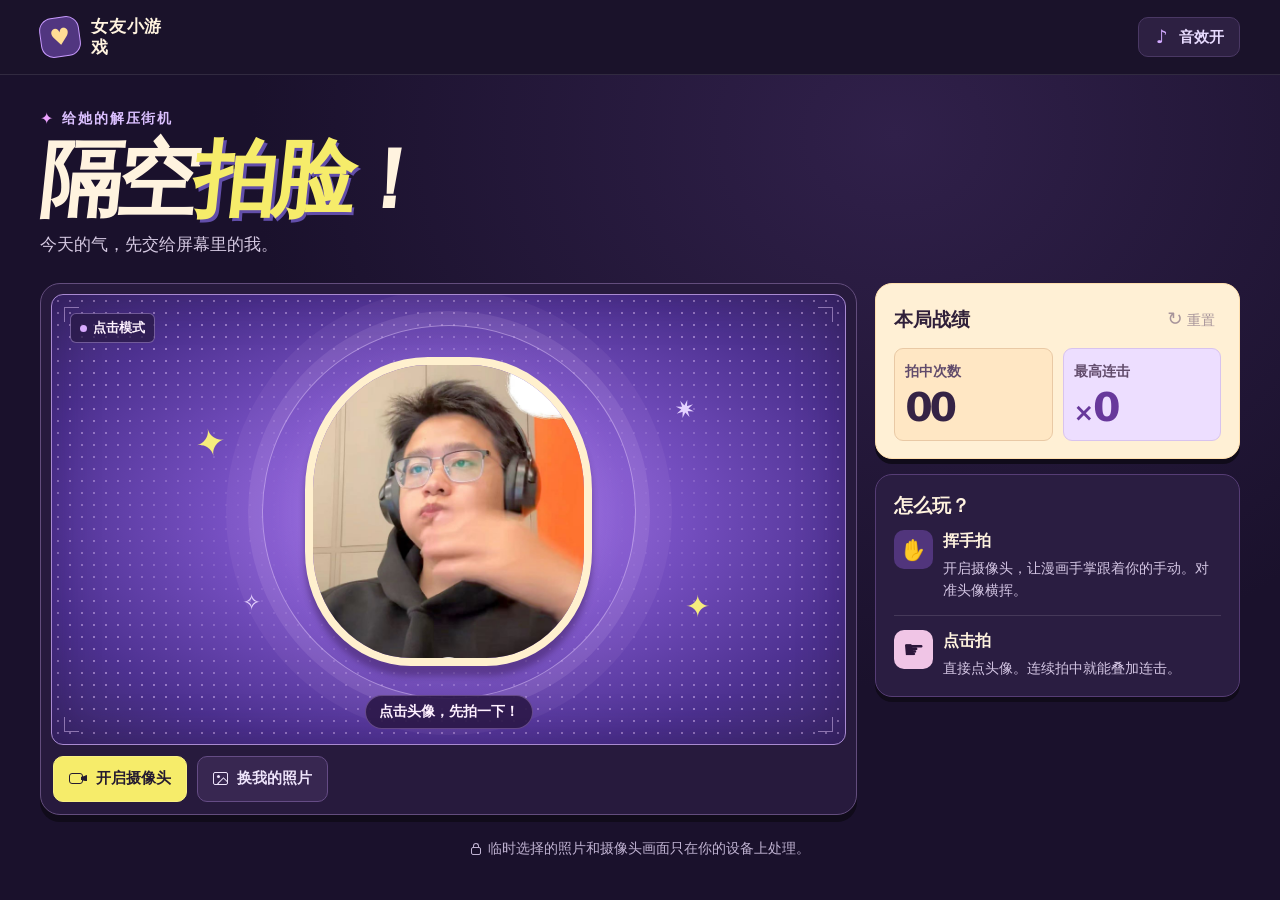
==== commit 4ada0c73: "Remove the extra games and restore the gesture game homepage" ====
--- a/index.html
+++ b/index.html
@@ -4,56 +4,95 @@
     <meta charset="utf-8">
     <meta name="viewport" content="width=device-width, initial-scale=1">
     <meta name="theme-color" content="#1a112c">
-    <meta name="description" content="手机即开的解压游戏合集。隔空拍脸、捏泡泡纸、翻牌配对和接星星。">
-    <title>女友小游戏</title>
+    <meta name="description" content="给她的解压小游戏。开摄像头挥挥手，或者直接点击，拍到开心就好。">
+    <title>隔空拍脸 · 女友小游戏</title>
     <link rel="icon" href="data:,">
     <link rel="stylesheet" href="./assets/game.css">
-    <link rel="stylesheet" href="./assets/arcade.css">
+    <script type="module" src="./assets/game.js"></script>
   </head>
-  <body class="arcade-home">
+  <body>
     <header class="topbar">
       <div class="wrap topbar-inner">
-        <a class="brand" href="./" aria-label="女友小游戏首页" aria-current="page">
+        <div class="brand">
           <span class="brand-mark" aria-hidden="true">♥</span>
-          <span><strong>女友小游戏</strong><small>PAT PAT CLUB</small></span>
-        </a>
-        <nav class="game-nav" aria-label="切换游戏">
-          <a href="./slap.html">隔空拍脸</a>
-          <a href="./bubble-wrap.html">捏泡泡纸</a>
-          <a href="./memory.html">翻牌配对</a>
-          <a href="./catch-stars.html">接星星</a>
-        </nav>
+          <strong>女友小游戏</strong>
+        </div>
+        <button class="button sound-button" type="button" id="sound" aria-label="游戏音效" aria-pressed="true">
+          <span class="sound-note" aria-hidden="true">♪</span><span id="sound-label" aria-hidden="true">音效开</span>
+        </button>
       </div>
     </header>
+
     <main class="wrap">
-      <section class="intro arcade-intro" aria-labelledby="title">
+      <section class="intro" aria-labelledby="title">
         <div class="eyebrow"><span aria-hidden="true">✦</span> 给她的解压街机</div>
-        <h1 id="title">女友<span>小游戏</span></h1>
-        <p>挑一款，放松一会儿。</p>
+        <h1 id="title">隔空<span>拍脸</span>！</h1>
+        <p>今天的气，先交给屏幕里的我。</p>
       </section>
-      <div class="game-collection">
-        <a class="game-card slap-card" href="./slap.html">
-          <div class="game-card-art slap-art" aria-hidden="true">
-            <img src="./assets/avatar.jpg" alt="" width="1279" height="1279">
-            <span class="art-impact">啪！</span>
+
+      <div class="game-grid">
+        <section class="cabinet" aria-label="游戏屏幕">
+          <div class="stage" id="stage">
+            <div class="star-field" aria-hidden="true"><b>✦</b><b>✷</b><b>✧</b><b>✦</b></div>
+            <div class="stage-corners" aria-hidden="true"><i></i><i></i><i></i><i></i></div>
+            <div class="stage-meta">
+              <span class="mode-tag" id="mode">点击模式</span>
+            </div>
+            <div class="target-zone">
+              <div class="target-orbit" aria-hidden="true"></div>
+              <div class="target-pose" id="pose">
+                <button class="target" id="target" type="button" aria-label="拍一下头像" aria-describedby="stage-hint">
+                  <img src="./assets/avatar.jpg" id="face" alt="" width="1279" height="1279" draggable="false">
+                </button>
+              </div>
+            </div>
+            <video class="camera-source" id="camera-video" playsinline muted aria-hidden="true"></video>
+            <canvas class="hand-overlay" id="hand-overlay" aria-hidden="true"></canvas>
+            <div class="effects" id="effects" aria-hidden="true"></div>
+            <div class="stage-hint" id="stage-hint">点击头像，先拍一下！</div>
           </div>
-          <div class="game-card-copy"><h2>隔空拍脸</h2><p>挥挥手，或者直接点头像。</p></div>
-        </a>
-        <a class="game-card bubble-card" href="./bubble-wrap.html">
-          <div class="game-card-art bubble-art" aria-hidden="true">
-            <div class="mini-sheet"><i></i><i></i><i></i><i></i><i></i><i></i></div>
+          <div class="controlbar">
+            <button type="button" class="button camera-button" id="camera" aria-pressed="false">
+              <span class="camera-icon" aria-hidden="true"></span><span id="camera-label">开启摄像头</span>
+            </button>
+            <div class="photo-controls">
+              <button type="button" class="button photo-button" id="photo-button">
+                <span class="photo-icon" aria-hidden="true"></span>换我的照片
+              </button>
+              <input type="file" id="photo-input" accept="image/*" hidden>
+              <button type="button" class="undo-button" id="undo-photo" hidden>恢复默认头像</button>
+            </div>
           </div>
-          <div class="game-card-copy"><h2>捏泡泡纸</h2><p>一颗一颗捏，听它啪地破掉。</p></div>
-        </a>
-        <a class="game-card memory-card" href="./memory.html">
-          <div class="game-card-art memory-art" aria-hidden="true"><span>🍓</span><span>🍓</span></div>
-          <div class="game-card-copy"><h2>翻牌配对</h2><p>找出一样的水果，两两配对。</p></div>
-        </a>
-        <a class="game-card stars-card" href="./catch-stars.html">
-          <div class="game-card-art stars-art" aria-hidden="true"><span>✦</span><span>★</span><span>✧</span><i></i></div>
-          <div class="game-card-copy"><h2>接星星</h2><p>移动篮子，接住落下的星星。</p></div>
-        </a>
+          <p class="feedback" id="feedback" role="status" hidden></p>
+        </section>
+
+        <aside class="sidebar" aria-label="战绩和玩法">
+          <section class="score-card">
+            <div class="card-heading">
+              <h2>本局战绩</h2>
+              <button class="reset-button" id="reset" type="button" disabled><span aria-hidden="true">↻</span> 重置</button>
+            </div>
+            <div class="score-grid">
+              <div><span class="metric">拍中次数</span><strong class="score" id="hits">00</strong></div>
+              <div><span class="metric">最高连击</span><strong class="score score-combo"><span aria-hidden="true">×</span><span id="best">0</span></strong></div>
+            </div>
+          </section>
+          <section class="help-card">
+            <h2>怎么玩？</h2>
+            <div class="rule">
+              <span class="rule-icon rule-camera" aria-hidden="true">✋</span>
+              <div><h3>挥手拍</h3><p>开启摄像头，让漫画手掌跟着你的手动。对准头像横挥。</p></div>
+            </div>
+            <div class="rule">
+              <span class="rule-icon rule-touch" aria-hidden="true">☛</span>
+              <div><h3>点击拍</h3><p>直接点头像。连续拍中就能叠加连击。</p></div>
+            </div>
+          </section>
+        </aside>
       </div>
+      <footer class="footer">
+        <span class="lock-icon" aria-hidden="true"></span>临时选择的照片和摄像头画面只在你的设备上处理。
+      </footer>
     </main>
   </body>
 </html>
--- a/assets/game.css
+++ b/assets/game.css
@@ -18,21 +18,14 @@
 [hidden] { display: none !important; }
 .wrap { width: min(1200px, calc(100% - 80px)); margin-inline: auto; }
 .topbar { background: #1a122a; border-bottom: 1px solid #ffffff1a; }
-.topbar-inner { min-height: 74px; display: grid; grid-template-columns: minmax(0, 1fr) auto minmax(0, 1fr); align-items: center; gap: 13px; }
-.brand { display: flex; width: fit-content; align-items: center; gap: 11px; color: inherit; text-decoration: none; }
+.topbar-inner { min-height: 74px; display: flex; align-items: center; justify-content: space-between; gap: 16px; }
+.brand { display: flex; align-items: center; gap: 11px; }
 .brand-mark { display: grid; place-items: center; flex: 0 0 40px; height: 40px; border: 1px solid #c89aff; border-radius: 13px; color: #ffdd95; background: #513680; font-size: 23px; transform: rotate(-8deg); }
-.brand strong, .brand small { display: block; }
 .brand strong { font-size: 1.06rem; line-height: 1.25; letter-spacing: .045em; }
-.brand small { margin-top: 3px; color: #c2a9eb; font: 800 .7rem/1.2 ui-monospace, Consolas, monospace; letter-spacing: .13em; }
-.game-nav { display: flex; align-items: center; gap: 3px; padding: 4px; border: 1px solid #513c6b; border-radius: 12px; background: #271b3a; }
-.game-nav a { display: grid; min-height: 38px; place-items: center; padding: 0 10px; border-radius: 8px; color: #dacced; font-size: .88rem; font-weight: 780; text-decoration: none; white-space: nowrap; }
-.game-nav a:hover { color: #fff3df; background: #423054; }
-.game-nav a[aria-current="page"] { color: #21172c; background: var(--game-accent, var(--yellow)); }
-.brand:focus-visible, .game-nav a:focus-visible { outline: 2px solid var(--yellow); outline-offset: 3px; }
 .button { min-height: 46px; display: inline-flex; align-items: center; justify-content: center; gap: 9px; border: 1px solid transparent; border-radius: 10px; padding: 0 15px; font-size: .91rem; font-weight: 800; white-space: nowrap; transition: filter 140ms, background 140ms, transform 140ms; }
 .button:hover { filter: brightness(1.13); }
 .button:active { transform: translateY(2px); }
-.sound-button { min-height: 40px; justify-self: end; color: #e8dbff; background: #2d2042; border-color: #4a3864; }
+.sound-button { min-height: 40px; color: #e8dbff; background: #2d2042; border-color: #4a3864; }
 .sound-note { width: 16px; display: inline-block; color: #d2aaff; font-size: 1.16rem; line-height: 1; }
 .sound-button[aria-pressed="false"] .sound-note { text-decoration: line-through; }
 .intro { padding: 34px 0 25px; }
@@ -131,10 +124,7 @@
 
 @media (max-width: 665px) {
   .wrap { width: calc(100% - 28px); }
-  .topbar-inner { min-height: 61px; grid-template-columns: minmax(0, 1fr) auto; gap: 9px 10px; padding-block: 10px 8px; }
-  .game-nav { grid-area: 2 / 1 / 3 / -1; display: grid; grid-template-columns: repeat(4, minmax(0, 1fr)); }
-  .game-nav a { padding-inline: 2px; }
-  .sound-button { grid-area: 1 / 2; }
+  .topbar-inner { min-height: 61px; }
   .brand-mark { flex-basis: 34px; height: 34px; font-size: 19px; }
   .intro { padding: 24px 0 19px; }
   h1 { margin-block: 6px 8px; }
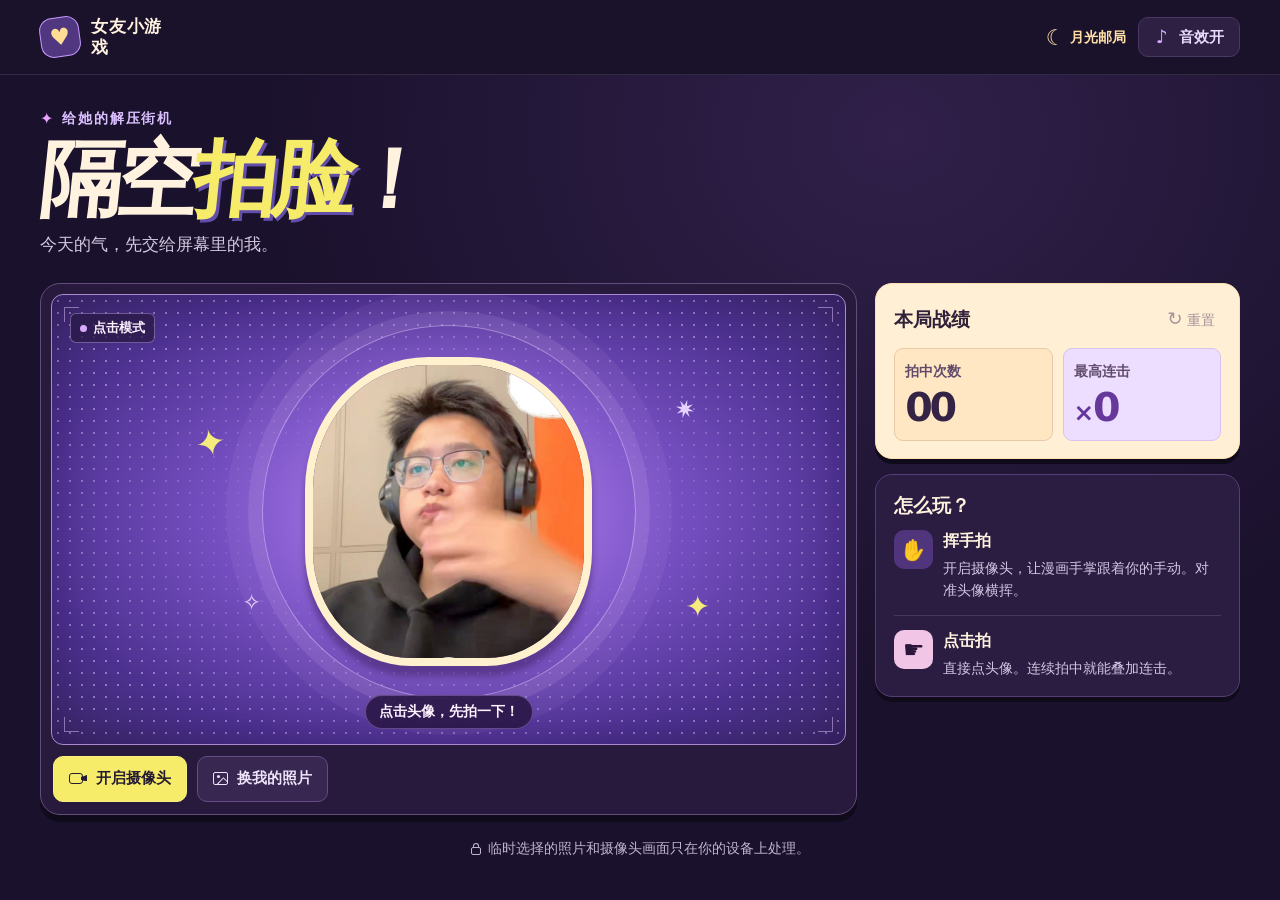
==== commit 3a6f2cb2: "Add Moonlight Post, a coastal postcard puzzle game" ====
--- a/index.html
+++ b/index.html
@@ -17,9 +17,12 @@
           <span class="brand-mark" aria-hidden="true">♥</span>
           <strong>女友小游戏</strong>
         </div>
-        <button class="button sound-button" type="button" id="sound" aria-label="游戏音效" aria-pressed="true">
-          <span class="sound-note" aria-hidden="true">♪</span><span id="sound-label" aria-hidden="true">音效开</span>
-        </button>
+        <nav class="top-actions" aria-label="游戏导航">
+          <a class="moon-link" href="./moon-mail/index.html"><span aria-hidden="true">☾</span> 月光邮局</a>
+          <button class="button sound-button" type="button" id="sound" aria-labelledby="sound-label" aria-pressed="true">
+            <span class="sound-note" aria-hidden="true">♪</span><span id="sound-label">音效开</span>
+          </button>
+        </nav>
       </div>
     </header>
 
--- a/assets/game.css
+++ b/assets/game.css
@@ -20,6 +20,11 @@
 .topbar { background: #1a122a; border-bottom: 1px solid #ffffff1a; }
 .topbar-inner { min-height: 74px; display: flex; align-items: center; justify-content: space-between; gap: 16px; }
 .brand { display: flex; align-items: center; gap: 11px; }
+.top-actions { display: flex; align-items: center; gap: 12px; }
+.moon-link { display: inline-flex; align-items: center; gap: 5px; min-height: 42px; color: #ffdfa6; text-decoration: none; font-size: .9rem; font-weight: 750; }
+.moon-link span { font-size: 1.35rem; }
+.moon-link:hover { text-decoration: underline; text-underline-offset: 4px; }
+.moon-link:focus-visible { outline: 3px solid #f5ee7d; outline-offset: 3px; }
 .brand-mark { display: grid; place-items: center; flex: 0 0 40px; height: 40px; border: 1px solid #c89aff; border-radius: 13px; color: #ffdd95; background: #513680; font-size: 23px; transform: rotate(-8deg); }
 .brand strong { font-size: 1.06rem; line-height: 1.25; letter-spacing: .045em; }
 .button { min-height: 46px; display: inline-flex; align-items: center; justify-content: center; gap: 9px; border: 1px solid transparent; border-radius: 10px; padding: 0 15px; font-size: .91rem; font-weight: 800; white-space: nowrap; transition: filter 140ms, background 140ms, transform 140ms; }
@@ -150,3 +155,9 @@
 @media (prefers-reduced-motion: reduce) {
   *, *::before, *::after { transition: none !important; }
 }
+
+@media (max-width: 375px) {
+  .topbar-inner, .brand, .top-actions { gap: 7px; }
+  .top-actions .sound-button { padding-inline: 8px; }
+  .brand strong { font-size: .95rem; }
+}
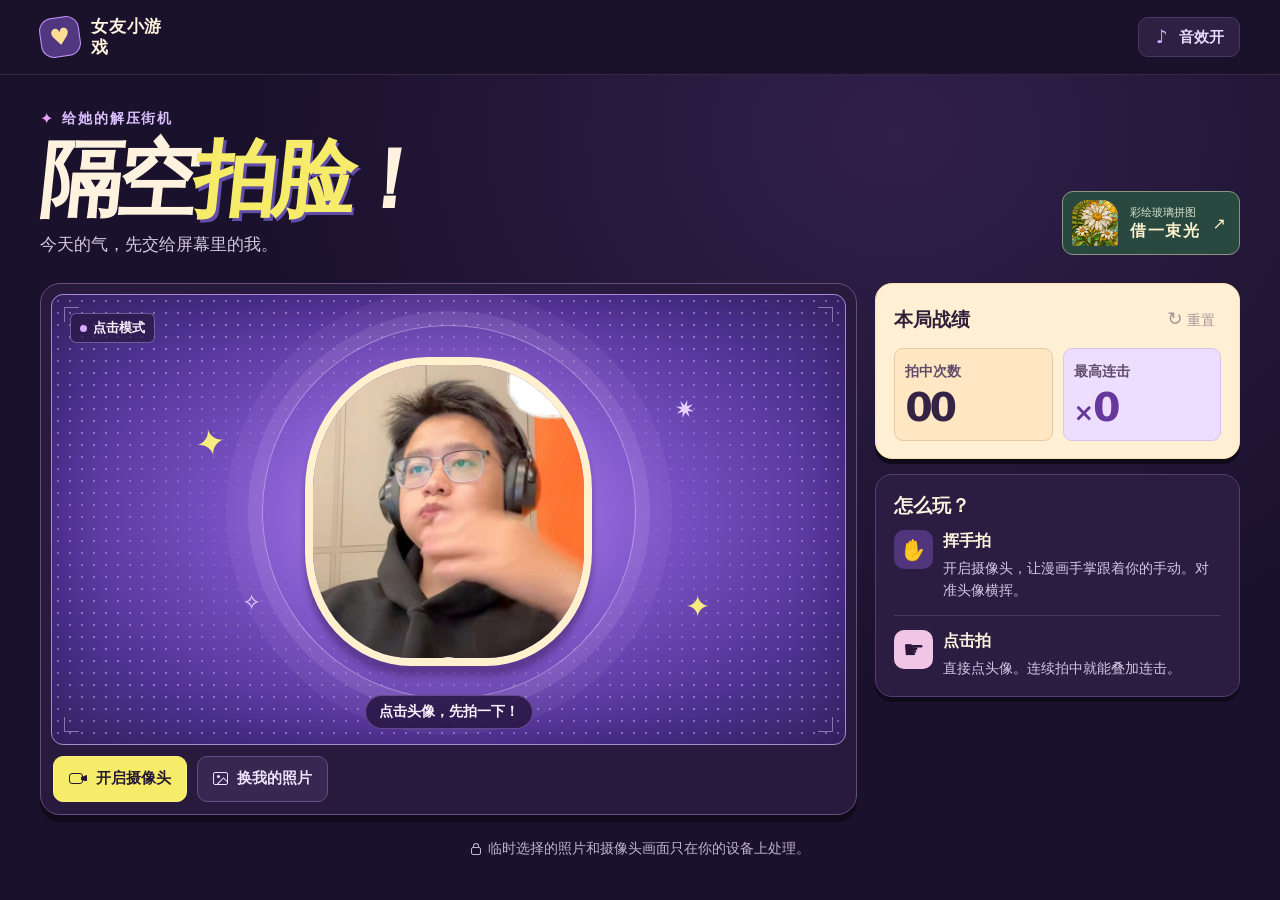
==== commit 14134534: "Add Petal Panes, a stained-glass puzzle workshop" ====
--- a/index.html
+++ b/index.html
@@ -17,12 +17,9 @@
           <span class="brand-mark" aria-hidden="true">♥</span>
           <strong>女友小游戏</strong>
         </div>
-        <nav class="top-actions" aria-label="游戏导航">
-          <a class="moon-link" href="./moon-mail/index.html"><span aria-hidden="true">☾</span> 月光邮局</a>
-          <button class="button sound-button" type="button" id="sound" aria-labelledby="sound-label" aria-pressed="true">
-            <span class="sound-note" aria-hidden="true">♪</span><span id="sound-label">音效开</span>
-          </button>
-        </nav>
+        <button class="button sound-button" type="button" id="sound" aria-label="游戏音效" aria-pressed="true">
+          <span class="sound-note" aria-hidden="true">♪</span><span id="sound-label" aria-hidden="true">音效开</span>
+        </button>
       </div>
     </header>
 
@@ -31,6 +28,11 @@
         <div class="eyebrow"><span aria-hidden="true">✦</span> 给她的解压街机</div>
         <h1 id="title">隔空<span>拍脸</span>！</h1>
         <p>今天的气，先交给屏幕里的我。</p>
+        <a class="studio-entry" href="./bloom-glass/index.html">
+          <img src="./bloom-glass/art/daisy.webp" width="46" height="46" alt="">
+          <span><small>彩绘玻璃拼图</small><strong>借一束光</strong></span>
+          <span aria-hidden="true">↗</span>
+        </a>
       </section>
 
       <div class="game-grid">
--- a/assets/game.css
+++ b/assets/game.css
@@ -20,11 +20,6 @@
 .topbar { background: #1a122a; border-bottom: 1px solid #ffffff1a; }
 .topbar-inner { min-height: 74px; display: flex; align-items: center; justify-content: space-between; gap: 16px; }
 .brand { display: flex; align-items: center; gap: 11px; }
-.top-actions { display: flex; align-items: center; gap: 12px; }
-.moon-link { display: inline-flex; align-items: center; gap: 5px; min-height: 42px; color: #ffdfa6; text-decoration: none; font-size: .9rem; font-weight: 750; }
-.moon-link span { font-size: 1.35rem; }
-.moon-link:hover { text-decoration: underline; text-underline-offset: 4px; }
-.moon-link:focus-visible { outline: 3px solid #f5ee7d; outline-offset: 3px; }
 .brand-mark { display: grid; place-items: center; flex: 0 0 40px; height: 40px; border: 1px solid #c89aff; border-radius: 13px; color: #ffdd95; background: #513680; font-size: 23px; transform: rotate(-8deg); }
 .brand strong { font-size: 1.06rem; line-height: 1.25; letter-spacing: .045em; }
 .button { min-height: 46px; display: inline-flex; align-items: center; justify-content: center; gap: 9px; border: 1px solid transparent; border-radius: 10px; padding: 0 15px; font-size: .91rem; font-weight: 800; white-space: nowrap; transition: filter 140ms, background 140ms, transform 140ms; }
@@ -33,7 +28,19 @@
 .sound-button { min-height: 40px; color: #e8dbff; background: #2d2042; border-color: #4a3864; }
 .sound-note { width: 16px; display: inline-block; color: #d2aaff; font-size: 1.16rem; line-height: 1; }
 .sound-button[aria-pressed="false"] .sound-note { text-decoration: line-through; }
-.intro { padding: 34px 0 25px; }
+.intro { position: relative; padding: 34px 0 25px; }
+.studio-entry { position: absolute; right: 0; bottom: 28px; display: inline-flex; align-items: center; gap: 12px; padding: 8px 13px 8px 9px; border: 1px solid #8a9582; border-radius: 11px; color: #fcf2cf; background: #29483f; text-decoration: none; }
+.studio-entry img { border-radius: 16px 16px 3px 3px; object-fit: cover; }
+.studio-entry small,.studio-entry strong { display: block; }
+.studio-entry small { font-size: .71rem; color: #d7e4ce; }
+.studio-entry strong { margin-top: 1px; font-size: 1rem; letter-spacing: .1em; }
+.studio-entry:hover { background: #385d4e; }
+.studio-entry:focus-visible { outline: 3px solid #f5ee7d; outline-offset: 3px; }
+@media (max-width: 600px) {
+  .studio-entry { position: static; margin-top: 12px; gap: 9px; padding: 5px 10px 5px 6px; }
+  .studio-entry img { width: 33px; height: 35px; }
+  .studio-entry span:nth-child(2) { display: flex; align-items: baseline; gap: 7px; flex-direction: row-reverse; }
+}
 .eyebrow { display: inline-flex; align-items: center; gap: 7px; color: #dbc0ff; font-size: .88rem; font-weight: 800; letter-spacing: .13em; }
 .eyebrow span { color: #eba2fe; font-size: 1rem; }
 h1, h2, h3, p { margin: 0; }
@@ -155,9 +162,3 @@
 @media (prefers-reduced-motion: reduce) {
   *, *::before, *::after { transition: none !important; }
 }
-
-@media (max-width: 375px) {
-  .topbar-inner, .brand, .top-actions { gap: 7px; }
-  .top-actions .sound-button { padding-inline: 8px; }
-  .brand strong { font-size: .95rem; }
-}
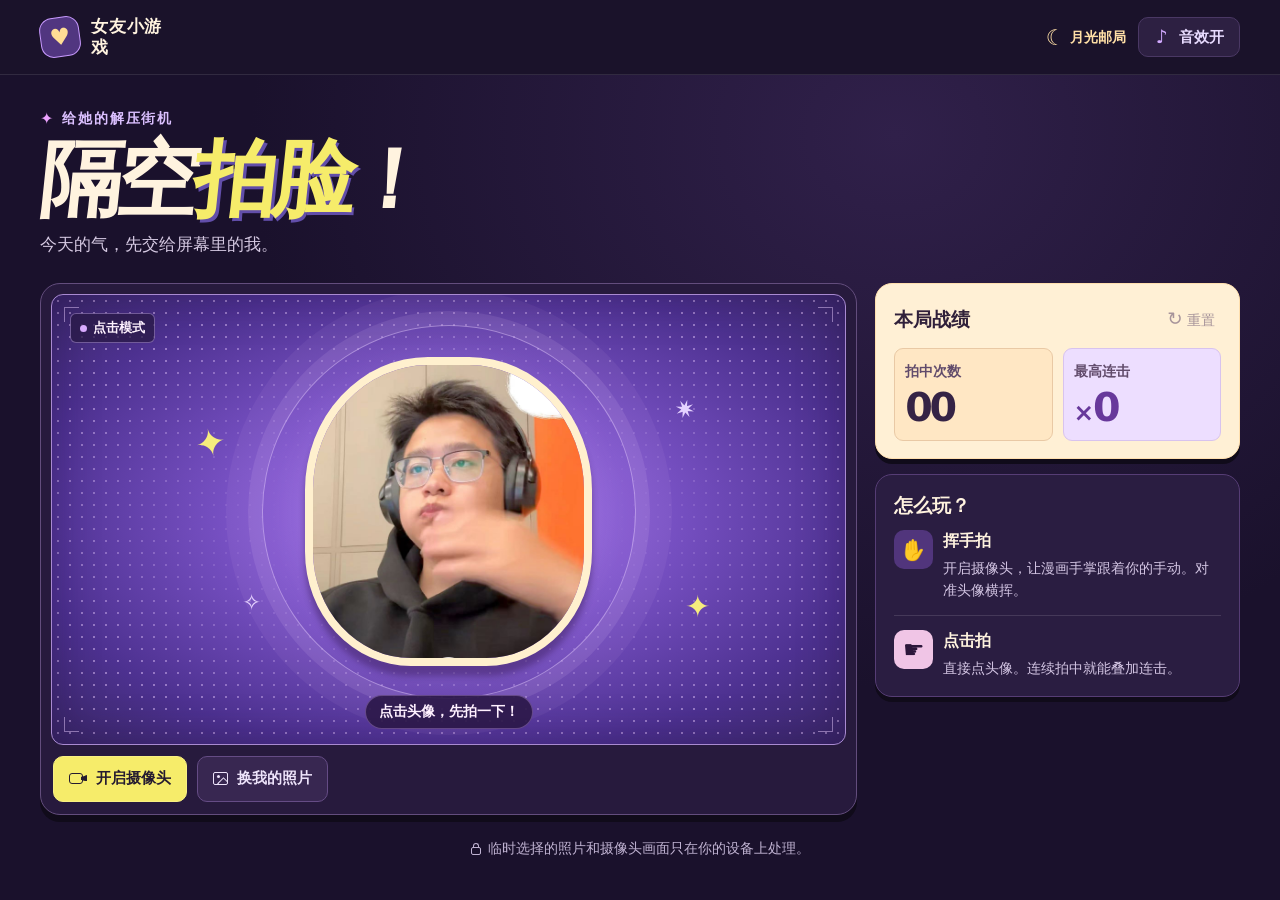
==== commit 943d98fd: "Merge 6949730e64a89c19dcea204d1028e2ca65e9cd8d into 4ada0c73a97e9e9c832fc3264a47d8d953f8bca8" ====
--- a/index.html
+++ b/index.html
@@ -17,9 +17,12 @@
           <span class="brand-mark" aria-hidden="true">♥</span>
           <strong>女友小游戏</strong>
         </div>
-        <button class="button sound-button" type="button" id="sound" aria-label="游戏音效" aria-pressed="true">
-          <span class="sound-note" aria-hidden="true">♪</span><span id="sound-label" aria-hidden="true">音效开</span>
-        </button>
+        <nav class="top-actions" aria-label="游戏导航">
+          <a class="moon-link" href="./moon-mail/index.html"><span aria-hidden="true">☾</span> 月光邮局</a>
+          <button class="button sound-button" type="button" id="sound" aria-labelledby="sound-label" aria-pressed="true">
+            <span class="sound-note" aria-hidden="true">♪</span><span id="sound-label">音效开</span>
+          </button>
+        </nav>
       </div>
     </header>
 
@@ -28,11 +31,6 @@
         <div class="eyebrow"><span aria-hidden="true">✦</span> 给她的解压街机</div>
         <h1 id="title">隔空<span>拍脸</span>！</h1>
         <p>今天的气，先交给屏幕里的我。</p>
-        <a class="studio-entry" href="./bloom-glass/index.html">
-          <img src="./bloom-glass/art/daisy.webp" width="46" height="46" alt="">
-          <span><small>彩绘玻璃拼图</small><strong>借一束光</strong></span>
-          <span aria-hidden="true">↗</span>
-        </a>
       </section>
 
       <div class="game-grid">
--- a/assets/game.css
+++ b/assets/game.css
@@ -20,6 +20,11 @@
 .topbar { background: #1a122a; border-bottom: 1px solid #ffffff1a; }
 .topbar-inner { min-height: 74px; display: flex; align-items: center; justify-content: space-between; gap: 16px; }
 .brand { display: flex; align-items: center; gap: 11px; }
+.top-actions { display: flex; align-items: center; gap: 12px; }
+.moon-link { display: inline-flex; align-items: center; gap: 5px; min-height: 42px; color: #ffdfa6; text-decoration: none; font-size: .9rem; font-weight: 750; }
+.moon-link span { font-size: 1.35rem; }
+.moon-link:hover { text-decoration: underline; text-underline-offset: 4px; }
+.moon-link:focus-visible { outline: 3px solid #f5ee7d; outline-offset: 3px; }
 .brand-mark { display: grid; place-items: center; flex: 0 0 40px; height: 40px; border: 1px solid #c89aff; border-radius: 13px; color: #ffdd95; background: #513680; font-size: 23px; transform: rotate(-8deg); }
 .brand strong { font-size: 1.06rem; line-height: 1.25; letter-spacing: .045em; }
 .button { min-height: 46px; display: inline-flex; align-items: center; justify-content: center; gap: 9px; border: 1px solid transparent; border-radius: 10px; padding: 0 15px; font-size: .91rem; font-weight: 800; white-space: nowrap; transition: filter 140ms, background 140ms, transform 140ms; }
@@ -28,19 +33,7 @@
 .sound-button { min-height: 40px; color: #e8dbff; background: #2d2042; border-color: #4a3864; }
 .sound-note { width: 16px; display: inline-block; color: #d2aaff; font-size: 1.16rem; line-height: 1; }
 .sound-button[aria-pressed="false"] .sound-note { text-decoration: line-through; }
-.intro { position: relative; padding: 34px 0 25px; }
-.studio-entry { position: absolute; right: 0; bottom: 28px; display: inline-flex; align-items: center; gap: 12px; padding: 8px 13px 8px 9px; border: 1px solid #8a9582; border-radius: 11px; color: #fcf2cf; background: #29483f; text-decoration: none; }
-.studio-entry img { border-radius: 16px 16px 3px 3px; object-fit: cover; }
-.studio-entry small,.studio-entry strong { display: block; }
-.studio-entry small { font-size: .71rem; color: #d7e4ce; }
-.studio-entry strong { margin-top: 1px; font-size: 1rem; letter-spacing: .1em; }
-.studio-entry:hover { background: #385d4e; }
-.studio-entry:focus-visible { outline: 3px solid #f5ee7d; outline-offset: 3px; }
-@media (max-width: 600px) {
-  .studio-entry { position: static; margin-top: 12px; gap: 9px; padding: 5px 10px 5px 6px; }
-  .studio-entry img { width: 33px; height: 35px; }
-  .studio-entry span:nth-child(2) { display: flex; align-items: baseline; gap: 7px; flex-direction: row-reverse; }
-}
+.intro { padding: 34px 0 25px; }
 .eyebrow { display: inline-flex; align-items: center; gap: 7px; color: #dbc0ff; font-size: .88rem; font-weight: 800; letter-spacing: .13em; }
 .eyebrow span { color: #eba2fe; font-size: 1rem; }
 h1, h2, h3, p { margin: 0; }
@@ -162,3 +155,9 @@
 @media (prefers-reduced-motion: reduce) {
   *, *::before, *::after { transition: none !important; }
 }
+
+@media (max-width: 375px) {
+  .topbar-inner, .brand, .top-actions { gap: 7px; }
+  .top-actions .sound-button { padding-inline: 8px; }
+  .brand strong { font-size: .95rem; }
+}
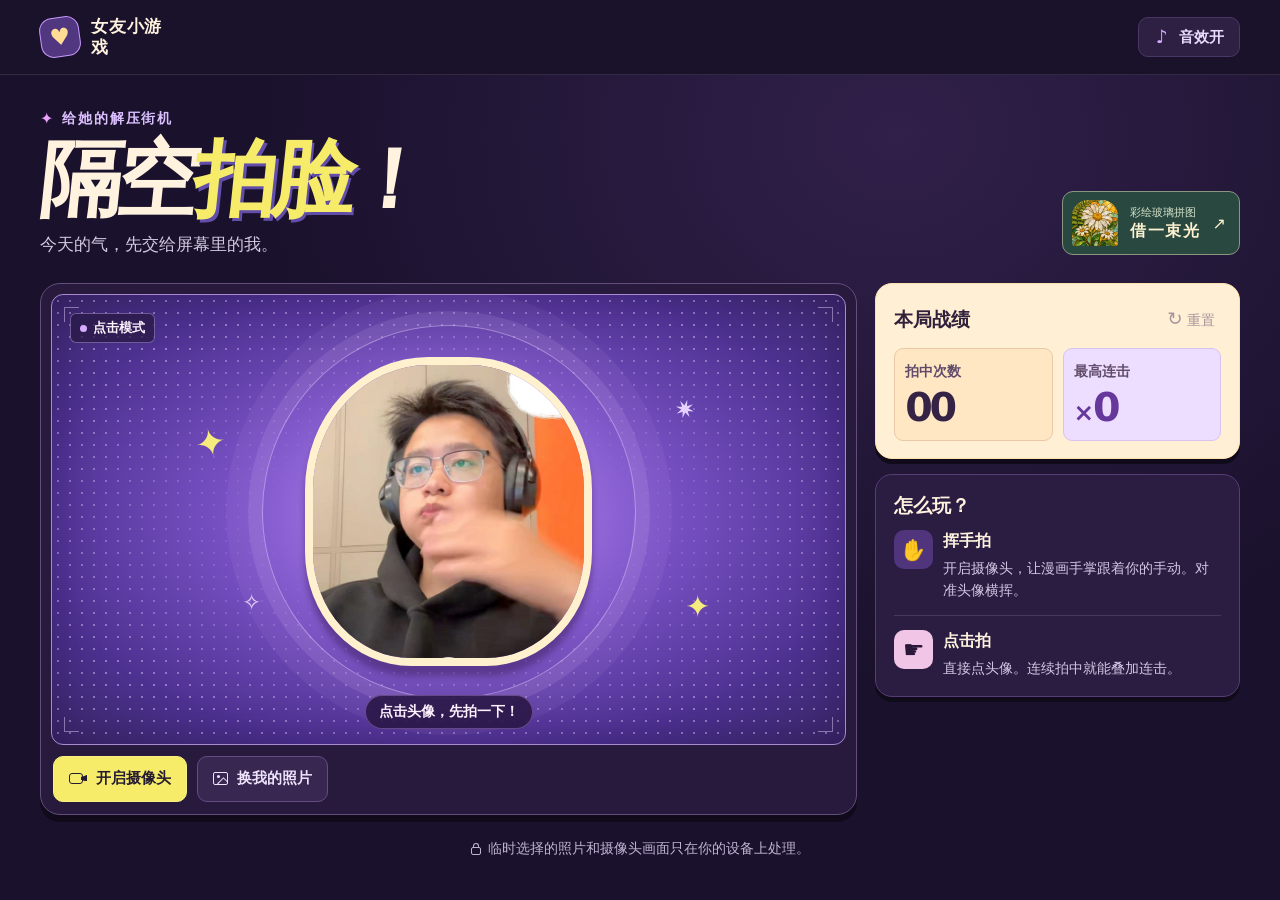
==== commit eb3425fd: "Merge a75cebee003b4b149a79d6cc82285cba8c479ec7 into 4ada0c73a97e9e9c832fc3264a47d8d953f8bca8" ====
--- a/index.html
+++ b/index.html
@@ -17,12 +17,9 @@
           <span class="brand-mark" aria-hidden="true">♥</span>
           <strong>女友小游戏</strong>
         </div>
-        <nav class="top-actions" aria-label="游戏导航">
-          <a class="moon-link" href="./moon-mail/index.html"><span aria-hidden="true">☾</span> 月光邮局</a>
-          <button class="button sound-button" type="button" id="sound" aria-labelledby="sound-label" aria-pressed="true">
-            <span class="sound-note" aria-hidden="true">♪</span><span id="sound-label">音效开</span>
-          </button>
-        </nav>
+        <button class="button sound-button" type="button" id="sound" aria-label="游戏音效" aria-pressed="true">
+          <span class="sound-note" aria-hidden="true">♪</span><span id="sound-label" aria-hidden="true">音效开</span>
+        </button>
       </div>
     </header>
 
@@ -31,6 +28,11 @@
         <div class="eyebrow"><span aria-hidden="true">✦</span> 给她的解压街机</div>
         <h1 id="title">隔空<span>拍脸</span>！</h1>
         <p>今天的气，先交给屏幕里的我。</p>
+        <a class="studio-entry" href="./bloom-glass/index.html">
+          <img src="./bloom-glass/art/daisy.webp" width="46" height="46" alt="">
+          <span><small>彩绘玻璃拼图</small><strong>借一束光</strong></span>
+          <span aria-hidden="true">↗</span>
+        </a>
       </section>
 
       <div class="game-grid">
--- a/assets/game.css
+++ b/assets/game.css
@@ -20,11 +20,6 @@
 .topbar { background: #1a122a; border-bottom: 1px solid #ffffff1a; }
 .topbar-inner { min-height: 74px; display: flex; align-items: center; justify-content: space-between; gap: 16px; }
 .brand { display: flex; align-items: center; gap: 11px; }
-.top-actions { display: flex; align-items: center; gap: 12px; }
-.moon-link { display: inline-flex; align-items: center; gap: 5px; min-height: 42px; color: #ffdfa6; text-decoration: none; font-size: .9rem; font-weight: 750; }
-.moon-link span { font-size: 1.35rem; }
-.moon-link:hover { text-decoration: underline; text-underline-offset: 4px; }
-.moon-link:focus-visible { outline: 3px solid #f5ee7d; outline-offset: 3px; }
 .brand-mark { display: grid; place-items: center; flex: 0 0 40px; height: 40px; border: 1px solid #c89aff; border-radius: 13px; color: #ffdd95; background: #513680; font-size: 23px; transform: rotate(-8deg); }
 .brand strong { font-size: 1.06rem; line-height: 1.25; letter-spacing: .045em; }
 .button { min-height: 46px; display: inline-flex; align-items: center; justify-content: center; gap: 9px; border: 1px solid transparent; border-radius: 10px; padding: 0 15px; font-size: .91rem; font-weight: 800; white-space: nowrap; transition: filter 140ms, background 140ms, transform 140ms; }
@@ -33,7 +28,19 @@
 .sound-button { min-height: 40px; color: #e8dbff; background: #2d2042; border-color: #4a3864; }
 .sound-note { width: 16px; display: inline-block; color: #d2aaff; font-size: 1.16rem; line-height: 1; }
 .sound-button[aria-pressed="false"] .sound-note { text-decoration: line-through; }
-.intro { padding: 34px 0 25px; }
+.intro { position: relative; padding: 34px 0 25px; }
+.studio-entry { position: absolute; right: 0; bottom: 28px; display: inline-flex; align-items: center; gap: 12px; padding: 8px 13px 8px 9px; border: 1px solid #8a9582; border-radius: 11px; color: #fcf2cf; background: #29483f; text-decoration: none; }
+.studio-entry img { border-radius: 16px 16px 3px 3px; object-fit: cover; }
+.studio-entry small,.studio-entry strong { display: block; }
+.studio-entry small { font-size: .71rem; color: #d7e4ce; }
+.studio-entry strong { margin-top: 1px; font-size: 1rem; letter-spacing: .1em; }
+.studio-entry:hover { background: #385d4e; }
+.studio-entry:focus-visible { outline: 3px solid #f5ee7d; outline-offset: 3px; }
+@media (max-width: 600px) {
+  .studio-entry { position: static; margin-top: 12px; gap: 9px; padding: 5px 10px 5px 6px; }
+  .studio-entry img { width: 33px; height: 35px; }
+  .studio-entry span:nth-child(2) { display: flex; align-items: baseline; gap: 7px; flex-direction: row-reverse; }
+}
 .eyebrow { display: inline-flex; align-items: center; gap: 7px; color: #dbc0ff; font-size: .88rem; font-weight: 800; letter-spacing: .13em; }
 .eyebrow span { color: #eba2fe; font-size: 1rem; }
 h1, h2, h3, p { margin: 0; }
@@ -155,9 +162,3 @@
 @media (prefers-reduced-motion: reduce) {
   *, *::before, *::after { transition: none !important; }
 }
-
-@media (max-width: 375px) {
-  .topbar-inner, .brand, .top-actions { gap: 7px; }
-  .top-actions .sound-button { padding-inline: 8px; }
-  .brand strong { font-size: .95rem; }
-}
